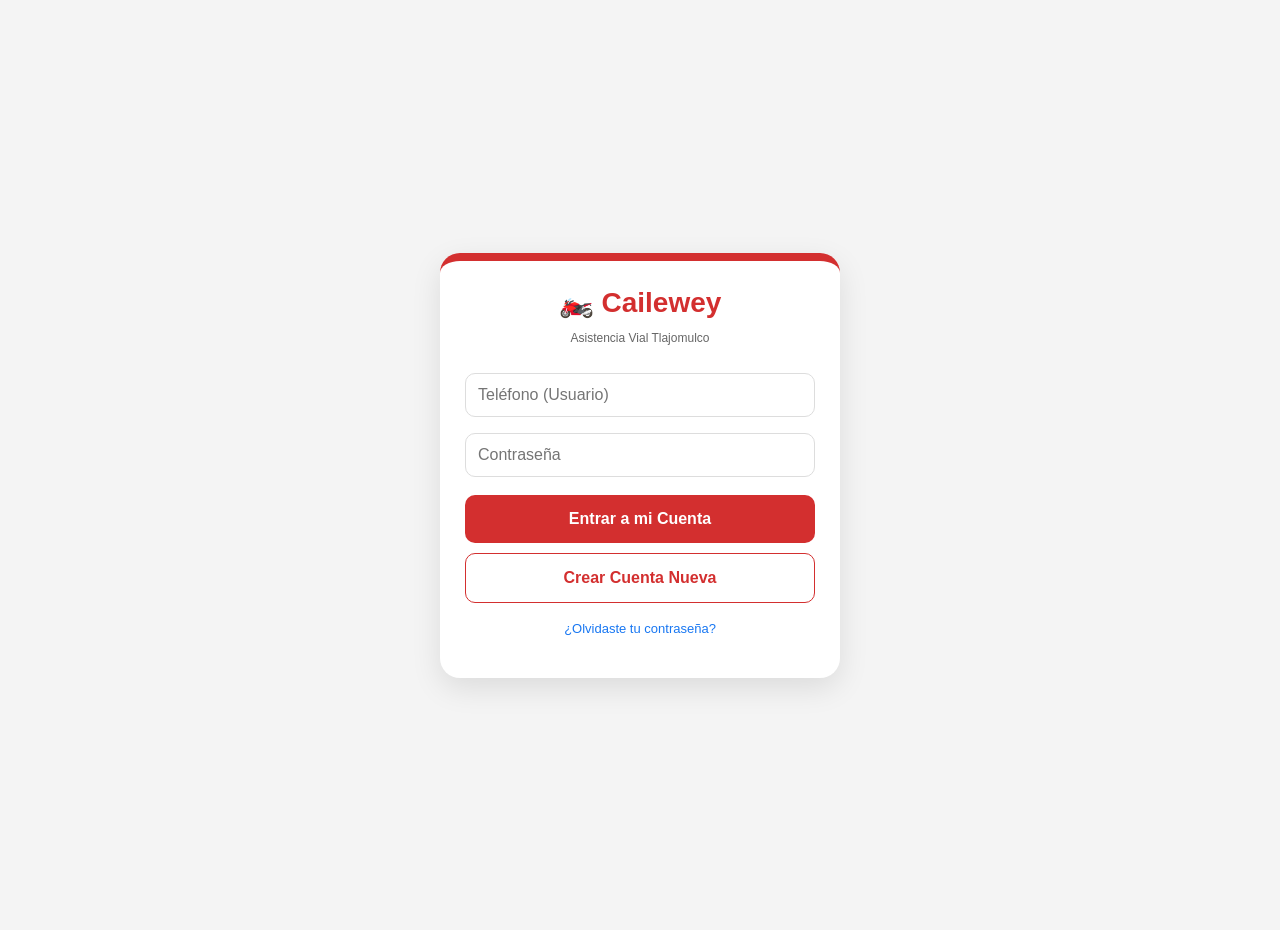
==== index.html @ ff186c51 "Update index.html" ====
<!DOCTYPE html>
<html lang="es">
<head>
    <meta charset="UTF-8">
    <meta name="viewport" content="width=device-width, initial-scale=1.0">
    <title>Cailewey - Asistencia Vial</title>
    <style>
        :root { --rojo: #d32f2f; --verde: #25d366; --gris: #f4f4f4; --blanco: #ffffff; }
        body { font-family: 'Segoe UI', Tahoma, Geneva, Verdana, sans-serif; background: var(--gris); margin: 0; padding: 15px; display: flex; justify-content: center; align-items: center; min-height: 100vh; }
        .card { background: var(--blanco); width: 100%; max-width: 400px; padding: 25px; border-radius: 20px; box-shadow: 0 10px 30px rgba(0,0,0,0.1); border-top: 8px solid var(--rojo); text-align: center; box-sizing: border-box; }
        .hidden { display: none !important; }
        h1 { color: var(--rojo); margin: 0; font-size: 28px; }
        .subtitle { font-size: 12px; color: #666; margin-bottom: 20px; }
        input, select { width: 100%; padding: 12px; margin: 8px 0; border: 1px solid #ddd; border-radius: 10px; box-sizing: border-box; font-size: 16px; outline: none; }
        button { width: 100%; padding: 15px; border: none; border-radius: 10px; font-weight: bold; cursor: pointer; margin-top: 10px; font-size: 16px; transition: 0.3s; }
        .btn-main { background: var(--rojo); color: white; }
        .btn-outline { background: none; border: 1px solid var(--rojo); color: var(--rojo); }
        .btn-whatsapp { background: var(--verde); color: white; text-decoration: none; display: block; padding: 15px; border-radius: 10px; font-weight: bold; margin-top: 15px; }
        .opcion { text-align: left; background: #f9f9f9; padding: 12px; border-radius: 10px; margin-bottom: 8px; display: flex; align-items: center; cursor: pointer; border: 1px solid transparent; }
        .opcion:hover { border-color: var(--rojo); }
        .opcion input { width: auto; margin-right: 15px; transform: scale(1.4); }
        .status-badge { background: #e8f5e9; color: #2e7d32; padding: 8px; border-radius: 8px; font-weight: bold; font-size: 14px; margin: 15px 0; }
        .aviso { background: #fff9c4; border: 1px dashed #fbc02d; padding: 10px; border-radius: 8px; font-size: 13px; color: #616161; margin-top: 15px; }
    </style>
</head>
<body>

<div class="card">
    <h1>🏍️ Cailewey</h1>
    <p class="subtitle">Asistencia Vial Tlajomulco</p>

    <div id="sec-login">
        <input type="text" id="user" placeholder="Teléfono (Usuario)">
        <input type="password" id="pass" placeholder="Contraseña">
        <button class="btn-main" onclick="entrar()">Entrar a mi Cuenta</button>
        <button class="btn-outline" onclick="ver('sec-registro')">Crear Cuenta Nueva</button>
        <p><a href="#" onclick="ver('sec-olvido')" style="font-size:13px; color:#1877f2; text-decoration:none;">¿Olvidaste tu contraseña?</a></p>
    </div>

    <div id="sec-registro" class="hidden">
        <h3>Nuevo Registro</h3>
        <form action="https://script.google.com/macros/s/AKfycbxgwpebtef9b0yTsC4XUfIhvHayqRNuAw4gerkBuS2Gf9kLbrQPB3GKi3ggg13x0LtG/exec" method="POST">
            <input type="text" name="nombre" placeholder="Nombre completo" required>
            <input type="tel" name="telefono" placeholder="Teléfono (WhatsApp)" required>
            <input type="password" name="password" placeholder="Crea tu contraseña" required>
            <select name="plan">
                <option value="Plan 125">Plan 125 ($50/mes)</option>
                <option value="Plan 150">Plan 150 ($75/mes)</option>
                <option value="Plan 250">Plan 250 ($95/mes)</option>
            </select>
            <button type="submit" class="btn-main">Registrarme Ahora</button>
        </form>
        <button class="btn-outline" onclick="ver('sec-login')">Vol
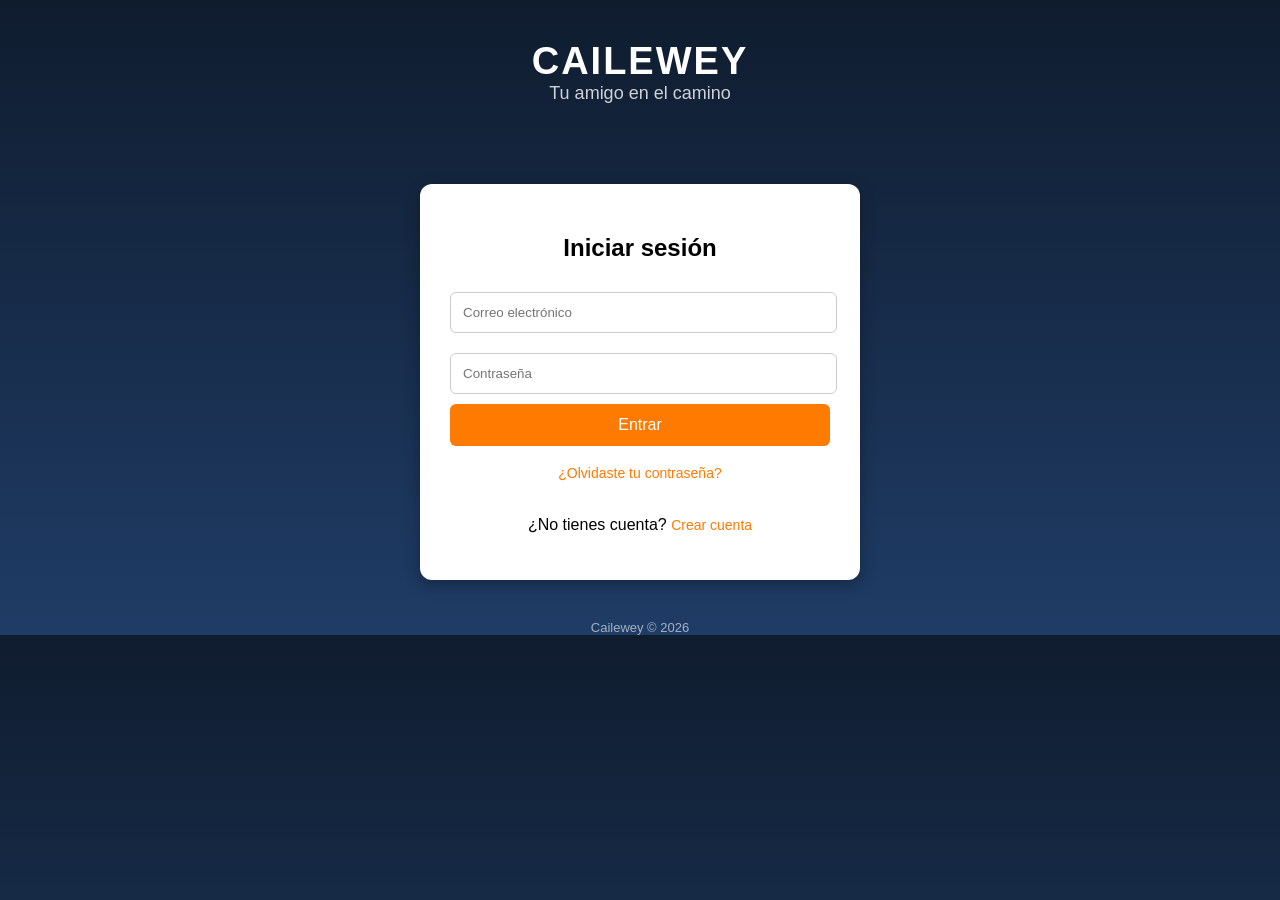
==== commit b4112de5: "Update index.html" ====
--- a/index.html
+++ b/index.html
@@ -1,53 +1,130 @@
 <!DOCTYPE html>
 <html lang="es">
+
 <head>
-    <meta charset="UTF-8">
-    <meta name="viewport" content="width=device-width, initial-scale=1.0">
-    <title>Cailewey - Asistencia Vial</title>
-    <style>
-        :root { --rojo: #d32f2f; --verde: #25d366; --gris: #f4f4f4; --blanco: #ffffff; }
-        body { font-family: 'Segoe UI', Tahoma, Geneva, Verdana, sans-serif; background: var(--gris); margin: 0; padding: 15px; display: flex; justify-content: center; align-items: center; min-height: 100vh; }
-        .card { background: var(--blanco); width: 100%; max-width: 400px; padding: 25px; border-radius: 20px; box-shadow: 0 10px 30px rgba(0,0,0,0.1); border-top: 8px solid var(--rojo); text-align: center; box-sizing: border-box; }
-        .hidden { display: none !important; }
-        h1 { color: var(--rojo); margin: 0; font-size: 28px; }
-        .subtitle { font-size: 12px; color: #666; margin-bottom: 20px; }
-        input, select { width: 100%; padding: 12px; margin: 8px 0; border: 1px solid #ddd; border-radius: 10px; box-sizing: border-box; font-size: 16px; outline: none; }
-        button { width: 100%; padding: 15px; border: none; border-radius: 10px; font-weight: bold; cursor: pointer; margin-top: 10px; font-size: 16px; transition: 0.3s; }
-        .btn-main { background: var(--rojo); color: white; }
-        .btn-outline { background: none; border: 1px solid var(--rojo); color: var(--rojo); }
-        .btn-whatsapp { background: var(--verde); color: white; text-decoration: none; display: block; padding: 15px; border-radius: 10px; font-weight: bold; margin-top: 15px; }
-        .opcion { text-align: left; background: #f9f9f9; padding: 12px; border-radius: 10px; margin-bottom: 8px; display: flex; align-items: center; cursor: pointer; border: 1px solid transparent; }
-        .opcion:hover { border-color: var(--rojo); }
-        .opcion input { width: auto; margin-right: 15px; transform: scale(1.4); }
-        .status-badge { background: #e8f5e9; color: #2e7d32; padding: 8px; border-radius: 8px; font-weight: bold; font-size: 14px; margin: 15px 0; }
-        .aviso { background: #fff9c4; border: 1px dashed #fbc02d; padding: 10px; border-radius: 8px; font-size: 13px; color: #616161; margin-top: 15px; }
-    </style>
+<meta charset="UTF-8">
+<meta name="viewport" content="width=device-width, initial-scale=1.0">
+
+<title>Cailewey - Tu amigo en el camino</title>
+
+<style>
+
+body{
+margin:0;
+font-family:Arial;
+background:linear-gradient(180deg,#0f1c2e,#1f3c66);
+color:white;
+text-align:center;
+}
+
+header{
+padding:40px 20px;
+}
+
+.logo{
+font-size:38px;
+font-weight:bold;
+letter-spacing:2px;
+}
+
+.slogan{
+font-size:18px;
+opacity:0.8;
+}
+
+.container{
+
+background:white;
+color:black;
+max-width:380px;
+margin:40px auto;
+padding:30px;
+border-radius:12px;
+box-shadow:0 5px 15px rgba(0,0,0,0.3);
+
+}
+
+input{
+
+width:95%;
+padding:12px;
+margin:10px 0;
+border-radius:6px;
+border:1px solid #ccc;
+
+}
+
+button{
+
+background:#ff7a00;
+color:white;
+border:none;
+padding:12px;
+width:100%;
+font-size:16px;
+border-radius:6px;
+cursor:pointer;
+
+}
+
+button:hover{
+background:#ff5c00;
+}
+
+a{
+color:#ff7a00;
+text-decoration:none;
+font-size:14px;
+}
+
+.footer{
+margin-top:40px;
+font-size:13px;
+opacity:0.6;
+}
+
+</style>
+
 </head>
+
 <body>
 
-<div class="card">
-    <h1>🏍️ Cailewey</h1>
-    <p class="subtitle">Asistencia Vial Tlajomulco</p>
+<header>
 
-    <div id="sec-login">
-        <input type="text" id="user" placeholder="Teléfono (Usuario)">
-        <input type="password" id="pass" placeholder="Contraseña">
-        <button class="btn-main" onclick="entrar()">Entrar a mi Cuenta</button>
-        <button class="btn-outline" onclick="ver('sec-registro')">Crear Cuenta Nueva</button>
-        <p><a href="#" onclick="ver('sec-olvido')" style="font-size:13px; color:#1877f2; text-decoration:none;">¿Olvidaste tu contraseña?</a></p>
-    </div>
+<div class="logo">CAILEWEY</div>
+<div class="slogan">Tu amigo en el camino</div>
 
-    <div id="sec-registro" class="hidden">
-        <h3>Nuevo Registro</h3>
-        <form action="https://script.google.com/macros/s/AKfycbxgwpebtef9b0yTsC4XUfIhvHayqRNuAw4gerkBuS2Gf9kLbrQPB3GKi3ggg13x0LtG/exec" method="POST">
-            <input type="text" name="nombre" placeholder="Nombre completo" required>
-            <input type="tel" name="telefono" placeholder="Teléfono (WhatsApp)" required>
-            <input type="password" name="password" placeholder="Crea tu contraseña" required>
-            <select name="plan">
-                <option value="Plan 125">Plan 125 ($50/mes)</option>
-                <option value="Plan 150">Plan 150 ($75/mes)</option>
-                <option value="Plan 250">Plan 250 ($95/mes)</option>
-            </select>
-            <button type="submit" class="btn-main">Registrarme Ahora</button>
-        </form>
-        <button class="btn-outline" onclick="ver('sec-login')">Vol
+</header>
+
+<div class="container">
+
+<h2>Iniciar sesión</h2>
+
+<input type="email" placeholder="Correo electrónico">
+
+<input type="password" placeholder="Contraseña">
+
+<button>Entrar</button>
+
+<br><br>
+
+<a href="#">¿Olvidaste tu contraseña?</a>
+
+<br><br>
+
+<p>
+¿No tienes cuenta?
+<a href="registro.html">Crear cuenta</a>
+</p>
+
+</div>
+
+<div class="footer">
+
+Cailewey © 2026
+
+</div>
+
+</body>
+
+</html>
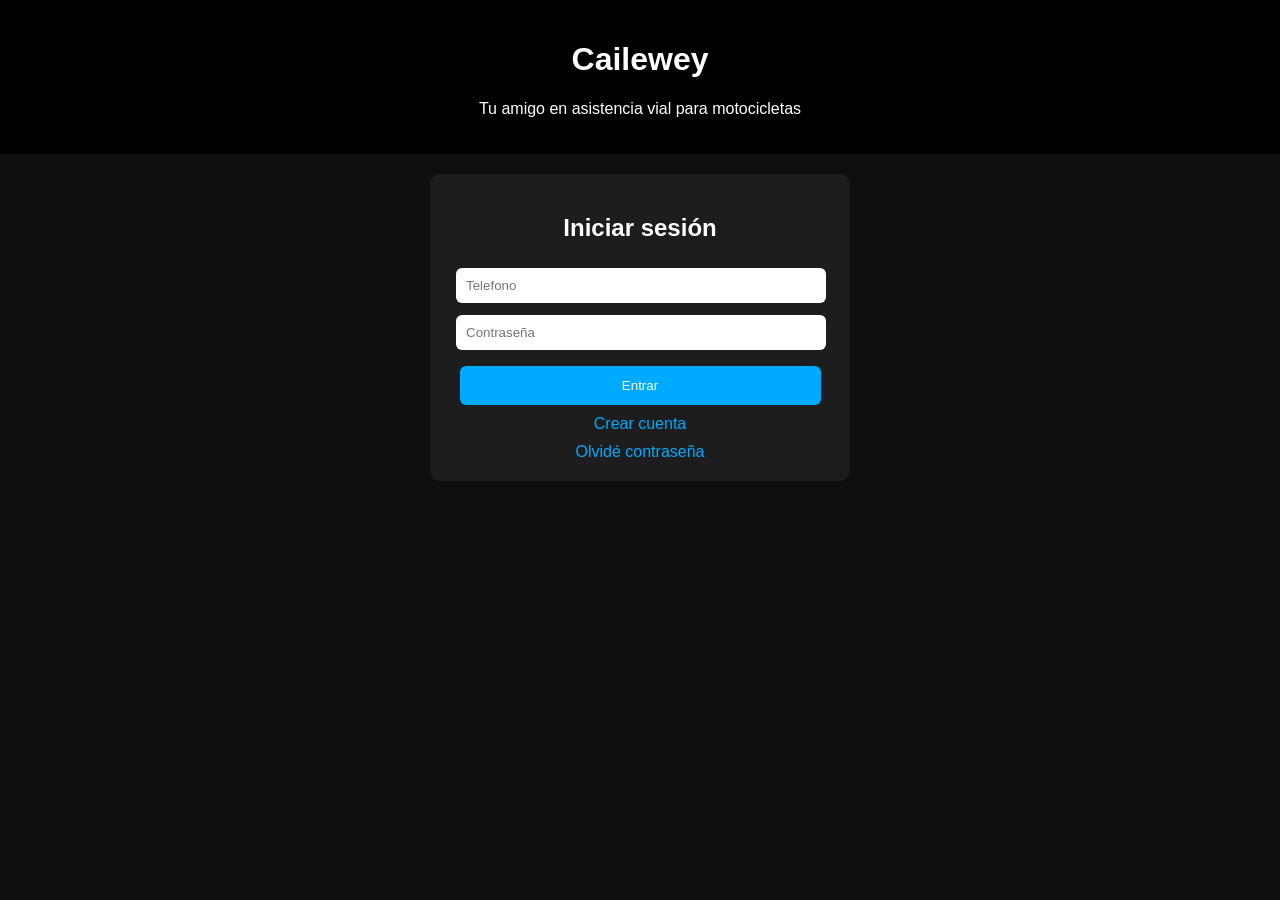
==== commit 91c6f4ee: "Add initial HTML structure for Cailewey app" ====
--- a/index.html
+++ b/index.html
@@ -3,128 +3,282 @@
 
 <head>
 <meta charset="UTF-8">
-<meta name="viewport" content="width=device-width, initial-scale=1.0">
-
-<title>Cailewey - Tu amigo en el camino</title>
+<title>Cailewey Asistencia Vial</title>
 
 <style>
 
 body{
+font-family:Arial;
+background:#0f0f0f;
+color:white;
 margin:0;
-font-family:Arial;
-background:linear-gradient(180deg,#0f1c2e,#1f3c66);
-color:white;
 text-align:center;
 }
 
 header{
-padding:40px 20px;
-}
-
-.logo{
-font-size:38px;
-font-weight:bold;
-letter-spacing:2px;
-}
-
-.slogan{
-font-size:18px;
-opacity:0.8;
+background:black;
+padding:20px;
 }
 
 .container{
-
-background:white;
-color:black;
-max-width:380px;
-margin:40px auto;
-padding:30px;
-border-radius:12px;
-box-shadow:0 5px 15px rgba(0,0,0,0.3);
-
-}
-
-input{
-
+background:#1d1d1d;
+width:380px;
+margin:auto;
+margin-top:20px;
+padding:20px;
+border-radius:10px;
+}
+
+input,select{
+width:92%;
+padding:10px;
+margin:6px;
+border-radius:6px;
+border:none;
+}
+
+button{
 width:95%;
 padding:12px;
-margin:10px 0;
-border-radius:6px;
-border:1px solid #ccc;
-
-}
-
-button{
-
-background:#ff7a00;
+margin-top:10px;
+background:#00aaff;
 color:white;
 border:none;
-padding:12px;
-width:100%;
-font-size:16px;
 border-radius:6px;
 cursor:pointer;
-
-}
-
-button:hover{
-background:#ff5c00;
+}
+
+.section{
+display:none;
+}
+
+#login{
+display:block;
 }
 
 a{
-color:#ff7a00;
-text-decoration:none;
-font-size:14px;
-}
-
-.footer{
-margin-top:40px;
-font-size:13px;
-opacity:0.6;
+color:#00aaff;
+cursor:pointer;
+display:block;
+margin-top:10px;
+}
+
+.servicio{
+background:#2a2a2a;
+padding:10px;
+margin:6px;
+border-radius:6px;
+text-align:left;
 }
 
 </style>
 
+<script>
+
+function mostrar(id){
+
+document.querySelectorAll(".section").forEach(s=>{
+s.style.display="none";
+});
+
+document.getElementById(id).style.display="block";
+
+}
+
+function login(){
+
+var telefono=document.getElementById("tel_login").value;
+
+localStorage.setItem("clienteTelefono",telefono);
+
+mostrar("panel");
+
+document.getElementById("clienteTel").innerText=telefono;
+
+}
+
+</script>
+
 </head>
 
+
 <body>
 
 <header>
 
-<div class="logo">CAILEWEY</div>
-<div class="slogan">Tu amigo en el camino</div>
+<h1>Cailewey</h1>
+<p>Tu amigo en asistencia vial para motocicletas</p>
 
 </header>
 
-<div class="container">
+
+<!-- LOGIN -->
+
+<div class="container section" id="login">
 
 <h2>Iniciar sesión</h2>
 
-<input type="email" placeholder="Correo electrónico">
+<input id="tel_login" placeholder="Telefono">
 
 <input type="password" placeholder="Contraseña">
 
-<button>Entrar</button>
-
-<br><br>
-
-<a href="#">¿Olvidaste tu contraseña?</a>
-
-<br><br>
-
-<p>
-¿No tienes cuenta?
-<a href="registro.html">Crear cuenta</a>
-</p>
-
-</div>
-
-<div class="footer">
-
-Cailewey © 2026
-
-</div>
+<button onclick="login()">Entrar</button>
+
+<a onclick="mostrar('registro')">Crear cuenta</a>
+
+<a onclick="mostrar('recuperar')">Olvidé contraseña</a>
+
+</div>
+
+
+
+<!-- REGISTRO -->
+
+<div class="container section" id="registro">
+
+<h2>Registro</h2>
+
+<form method="POST"
+action="https://script.google.com/macros/s/AKfycbxM-Xlz8ymCNPXHWJvDtkIRdjiqZYQbewTN4vBvqnqmYLwAOkit7vbCYlDBCORDm2HR/exec">
+
+<input name="nombre" placeholder="Nombre" required>
+
+<input name="telefono" placeholder="Telefono" required>
+
+<input name="password" placeholder="Contraseña" required>
+
+<input name="servicio" value="Registro cliente" hidden>
+
+<input name="plan" value="N/A" hidden>
+
+<input name="ubicacion" value="N/A" hidden>
+
+<button type="submit">Registrarse</button>
+
+</form>
+
+<a onclick="mostrar('login')">Volver</a>
+
+</div>
+
+
+
+<!-- RECUPERAR CONTRASEÑA -->
+
+<div class="container section" id="recuperar">
+
+<h2>Recuperar contraseña</h2>
+
+<form method="POST"
+action="https://script.google.com/macros/s/AKfycbxM-Xlz8ymCNPXHWJvDtkIRdjiqZYQbewTN4vBvqnqmYLwAOkit7vbCYlDBCORDm2HR/exec">
+
+<input name="telefono" placeholder="Telefono registrado">
+
+<input name="servicio" value="Recuperar contraseña" hidden>
+
+<input name="nombre" value="N/A" hidden>
+
+<input name="plan" value="N/A" hidden>
+
+<input name="ubicacion" value="N/A" hidden>
+
+<button type="submit">Solicitar cambio</button>
+
+</form>
+
+<a onclick="mostrar('login')">Volver</a>
+
+</div>
+
+
+
+<!-- PANEL CLIENTE -->
+
+<div class="container section" id="panel">
+
+<h2>Panel del cliente</h2>
+
+<p>Teléfono: <span id="clienteTel"></span></p>
+
+<button onclick="mostrar('productos')">Ver productos</button>
+
+<button onclick="mostrar('asistencia')">Solicitar asistencia</button>
+
+<button onclick="mostrar('login')">Cerrar sesión</button>
+
+</div>
+
+
+
+<!-- PRODUCTOS -->
+
+<div class="container section" id="productos">
+
+<h2>Productos disponibles</h2>
+
+<p>Gasolina</p>
+<p>Aceite</p>
+<p>Parche</p>
+<p>Accesorios</p>
+<p>Remolque</p>
+
+<a onclick="mostrar('panel')">Volver</a>
+
+</div>
+
+
+
+<!-- SOLICITAR ASISTENCIA -->
+
+<div class="container section" id="asistencia">
+
+<h2>Solicitud de asistencia</h2>
+
+<form method="POST"
+action="https://script.google.com/macros/s/AKfycbxM-Xlz8ymCNPXHWJvDtkIRdjiqZYQbewTN4vBvqnqmYLwAOkit7vbCYlDBCORDm2HR/exec">
+
+<input name="nombre" placeholder="Nombre">
+
+<input name="telefono" placeholder="Telefono">
+
+<select name="plan">
+
+<option>Plan 125</option>
+<option>Plan 150</option>
+<option>Plan 250</option>
+
+</select>
+
+<div class="servicio">
+<input type="checkbox" name="servicio" value="Gasolina"> Gasolina
+</div>
+
+<div class="servicio">
+<input type="checkbox" name="servicio" value="Aceite"> Aceite
+</div>
+
+<div class="servicio">
+<input type="checkbox" name="servicio" value="Parche"> Parche
+</div>
+
+<div class="servicio">
+<input type="checkbox" name="servicio" value="Accesorio"> Accesorio
+</div>
+
+<div class="servicio">
+<input type="checkbox" name="servicio" value="Remolque"> Remolque
+</div>
+
+<input name="ubicacion" placeholder="Ubicación">
+
+<button type="submit">Pedir asistencia</button>
+
+</form>
+
+<a onclick="mostrar('panel')">Volver</a>
+
+</div>
+
 
 </body>
-
-</html>
+  </html>
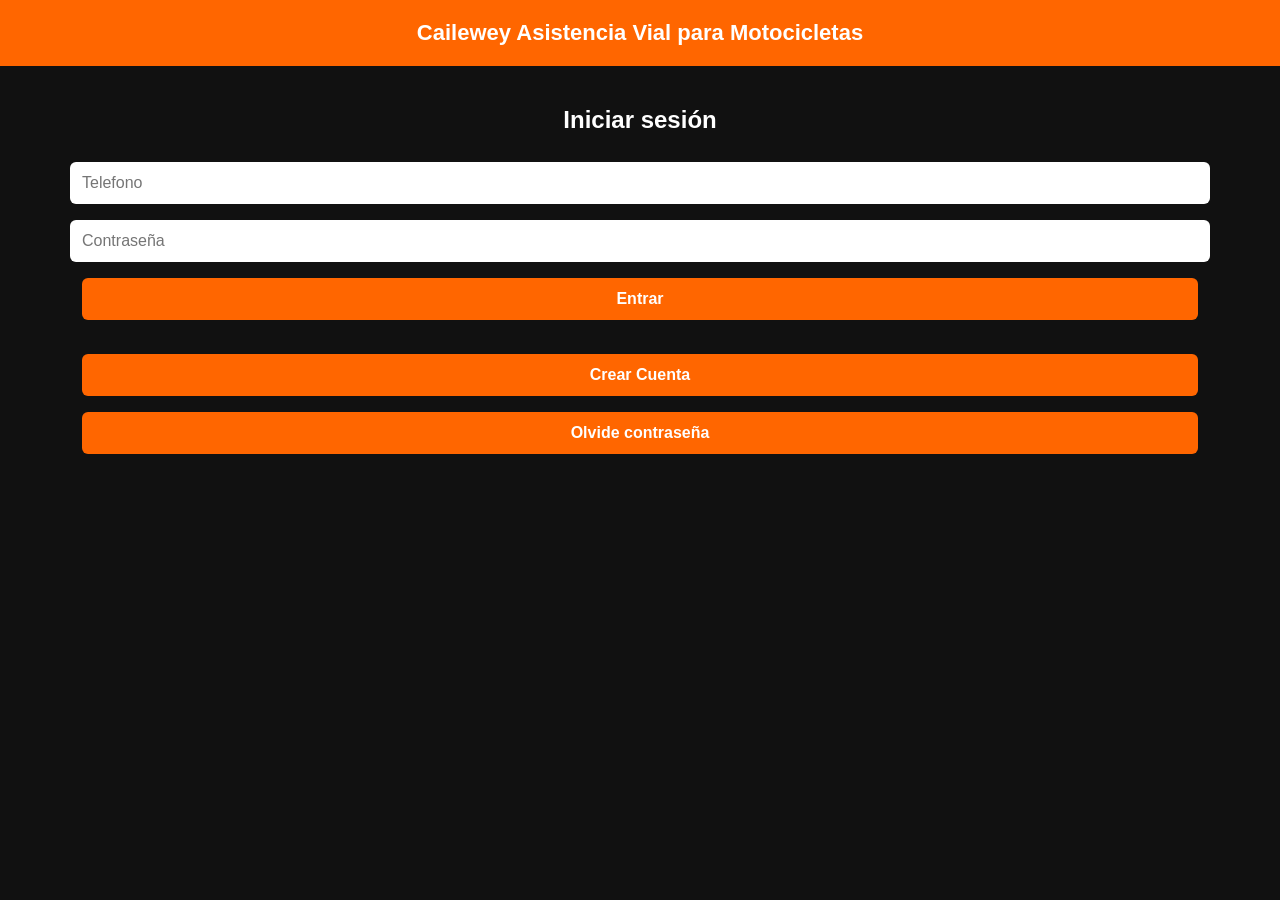
==== commit 2b11ebf5: "Refactor HTML structure and styles" ====
--- a/index.html
+++ b/index.html
@@ -1,284 +1,269 @@
 <!DOCTYPE html>
-<html lang="es">
-
+<html>
 <head>
+
 <meta charset="UTF-8">
+<meta name="viewport" content="width=device-width,initial-scale=1">
+
 <title>Cailewey Asistencia Vial</title>
 
 <style>
 
 body{
 font-family:Arial;
-background:#0f0f0f;
+background:#111;
 color:white;
+text-align:center;
 margin:0;
-text-align:center;
 }
 
 header{
-background:black;
+background:#ff6600;
 padding:20px;
+font-size:22px;
+font-weight:bold;
 }
 
 .container{
-background:#1d1d1d;
-width:380px;
-margin:auto;
-margin-top:20px;
 padding:20px;
-border-radius:10px;
-}
-
-input,select{
-width:92%;
-padding:10px;
-margin:6px;
-border-radius:6px;
-border:none;
-}
-
-button{
-width:95%;
+}
+
+input,select,button{
+width:90%;
 padding:12px;
-margin-top:10px;
-background:#00aaff;
-color:white;
+margin:8px;
 border:none;
 border-radius:6px;
-cursor:pointer;
-}
-
-.section{
+font-size:16px;
+}
+
+button{
+background:#ff6600;
+color:white;
+font-weight:bold;
+}
+
+.hidden{
 display:none;
 }
 
-#login{
-display:block;
-}
-
-a{
-color:#00aaff;
-cursor:pointer;
-display:block;
-margin-top:10px;
-}
-
-.servicio{
-background:#2a2a2a;
-padding:10px;
-margin:6px;
-border-radius:6px;
-text-align:left;
+.plan{
+border:1px solid #555;
+padding:15px;
+margin:10px;
+border-radius:10px;
 }
 
 </style>
 
+</head>
+
+<body>
+
+<header>
+Cailewey Asistencia Vial para Motocicletas
+</header>
+
+<div class="container">
+
+<!-- LOGIN -->
+
+<div id="login">
+
+<h2>Iniciar sesión</h2>
+
+<input id="loginTelefono" placeholder="Telefono">
+
+<input id="loginPassword" type="password" placeholder="Contraseña">
+
+<button onclick="login()">Entrar</button>
+
+<br><br>
+
+<button onclick="mostrarRegistro()">Crear Cuenta</button>
+
+<button onclick="mostrarRecuperar()">Olvide contraseña</button>
+
+</div>
+
+<!-- REGISTRO -->
+
+<div id="registro" class="hidden">
+
+<h2>Registro</h2>
+
+<input id="nombre" placeholder="Nombre">
+
+<input id="telefono" placeholder="Telefono">
+
+<input id="password" type="password" placeholder="Contraseña">
+
+<h3>Selecciona Plan</h3>
+
+<select id="plan">
+
+<option>Plan 125 - $50 mensual</option>
+
+<option>Plan 150 - $75 mensual</option>
+
+<option>Plan 250 - $95 mensual</option>
+
+</select>
+
+<button onclick="registrar()">Registrar</button>
+
+<button onclick="volver()">Volver</button>
+
+</div>
+
+<!-- RECUPERAR -->
+
+<div id="recuperar" class="hidden">
+
+<h2>Recuperar contraseña</h2>
+
+<input id="telefonoRecuperar" placeholder="Telefono">
+
+<input id="nuevoPassword" type="password" placeholder="Nueva contraseña">
+
+<button onclick="recuperar()">Cambiar contraseña</button>
+
+<button onclick="volver()">Volver</button>
+
+</div>
+
+<!-- PANEL CLIENTE -->
+
+<div id="panel" class="hidden">
+
+<h2>Panel Cliente</h2>
+
+<p>Solicitar asistencia</p>
+
+<select id="servicio">
+
+<option>Gasolina</option>
+
+<option>Aceite</option>
+
+<option>Parche llanta</option>
+
+<option>Accesorio</option>
+
+<option>Remolque</option>
+
+</select>
+
+<input id="ubicacion" placeholder="Ubicación o referencia">
+
+<button onclick="asistencia()">Pedir asistencia</button>
+
+<br><br>
+
+<button onclick="logout()">Cerrar sesión</button>
+
+</div>
+
+</div>
+
 <script>
 
-function mostrar(id){
-
-document.querySelectorAll(".section").forEach(s=>{
-s.style.display="none";
-});
-
-document.getElementById(id).style.display="block";
+const url="https://script.google.com/macros/s/AKfycbyn-q_jNzeh9tLR-e-3FVWt8JqJUfu95ZF6kSlnzAi1rEUix6PKis30cWzJucSM5Zzx/exec"
+
+function mostrarRegistro(){
+
+document.getElementById("login").style.display="none"
+document.getElementById("registro").style.display="block"
+
+}
+
+function mostrarRecuperar(){
+
+document.getElementById("login").style.display="none"
+document.getElementById("recuperar").style.display="block"
+
+}
+
+function volver(){
+
+location.reload()
+
+}
+
+function registrar(){
+
+fetch(url,{
+method:"POST",
+body:new URLSearchParams({
+
+accion:"registro",
+nombre:document.getElementById("nombre").value,
+telefono:document.getElementById("telefono").value,
+password:document.getElementById("password").value,
+plan:document.getElementById("plan").value
+
+})
+
+})
+
+alert("Cuenta creada")
+
+location.reload()
 
 }
 
 function login(){
 
-var telefono=document.getElementById("tel_login").value;
-
-localStorage.setItem("clienteTelefono",telefono);
-
-mostrar("panel");
-
-document.getElementById("clienteTel").innerText=telefono;
+document.getElementById("login").style.display="none"
+document.getElementById("panel").style.display="block"
+
+}
+
+function recuperar(){
+
+fetch(url,{
+method:"POST",
+body:new URLSearchParams({
+
+accion:"recuperar",
+telefono:document.getElementById("telefonoRecuperar").value,
+password:document.getElementById("nuevoPassword").value
+
+})
+
+})
+
+alert("Contraseña actualizada")
+
+location.reload()
+
+}
+
+function asistencia(){
+
+fetch(url,{
+method:"POST",
+body:new URLSearchParams({
+
+accion:"asistencia",
+servicio:document.getElementById("servicio").value,
+ubicacion:document.getElementById("ubicacion").value
+
+})
+
+})
+
+alert("Asistencia solicitada")
+
+}
+
+function logout(){
+
+location.reload()
 
 }
 
 </script>
-
-</head>
-
-
-<body>
-
-<header>
-
-<h1>Cailewey</h1>
-<p>Tu amigo en asistencia vial para motocicletas</p>
-
-</header>
-
-
-<!-- LOGIN -->
-
-<div class="container section" id="login">
-
-<h2>Iniciar sesión</h2>
-
-<input id="tel_login" placeholder="Telefono">
-
-<input type="password" placeholder="Contraseña">
-
-<button onclick="login()">Entrar</button>
-
-<a onclick="mostrar('registro')">Crear cuenta</a>
-
-<a onclick="mostrar('recuperar')">Olvidé contraseña</a>
-
-</div>
-
-
-
-<!-- REGISTRO -->
-
-<div class="container section" id="registro">
-
-<h2>Registro</h2>
-
-<form method="POST"
-action="https://script.google.com/macros/s/AKfycbxM-Xlz8ymCNPXHWJvDtkIRdjiqZYQbewTN4vBvqnqmYLwAOkit7vbCYlDBCORDm2HR/exec">
-
-<input name="nombre" placeholder="Nombre" required>
-
-<input name="telefono" placeholder="Telefono" required>
-
-<input name="password" placeholder="Contraseña" required>
-
-<input name="servicio" value="Registro cliente" hidden>
-
-<input name="plan" value="N/A" hidden>
-
-<input name="ubicacion" value="N/A" hidden>
-
-<button type="submit">Registrarse</button>
-
-</form>
-
-<a onclick="mostrar('login')">Volver</a>
-
-</div>
-
-
-
-<!-- RECUPERAR CONTRASEÑA -->
-
-<div class="container section" id="recuperar">
-
-<h2>Recuperar contraseña</h2>
-
-<form method="POST"
-action="https://script.google.com/macros/s/AKfycbxM-Xlz8ymCNPXHWJvDtkIRdjiqZYQbewTN4vBvqnqmYLwAOkit7vbCYlDBCORDm2HR/exec">
-
-<input name="telefono" placeholder="Telefono registrado">
-
-<input name="servicio" value="Recuperar contraseña" hidden>
-
-<input name="nombre" value="N/A" hidden>
-
-<input name="plan" value="N/A" hidden>
-
-<input name="ubicacion" value="N/A" hidden>
-
-<button type="submit">Solicitar cambio</button>
-
-</form>
-
-<a onclick="mostrar('login')">Volver</a>
-
-</div>
-
-
-
-<!-- PANEL CLIENTE -->
-
-<div class="container section" id="panel">
-
-<h2>Panel del cliente</h2>
-
-<p>Teléfono: <span id="clienteTel"></span></p>
-
-<button onclick="mostrar('productos')">Ver productos</button>
-
-<button onclick="mostrar('asistencia')">Solicitar asistencia</button>
-
-<button onclick="mostrar('login')">Cerrar sesión</button>
-
-</div>
-
-
-
-<!-- PRODUCTOS -->
-
-<div class="container section" id="productos">
-
-<h2>Productos disponibles</h2>
-
-<p>Gasolina</p>
-<p>Aceite</p>
-<p>Parche</p>
-<p>Accesorios</p>
-<p>Remolque</p>
-
-<a onclick="mostrar('panel')">Volver</a>
-
-</div>
-
-
-
-<!-- SOLICITAR ASISTENCIA -->
-
-<div class="container section" id="asistencia">
-
-<h2>Solicitud de asistencia</h2>
-
-<form method="POST"
-action="https://script.google.com/macros/s/AKfycbxM-Xlz8ymCNPXHWJvDtkIRdjiqZYQbewTN4vBvqnqmYLwAOkit7vbCYlDBCORDm2HR/exec">
-
-<input name="nombre" placeholder="Nombre">
-
-<input name="telefono" placeholder="Telefono">
-
-<select name="plan">
-
-<option>Plan 125</option>
-<option>Plan 150</option>
-<option>Plan 250</option>
-
-</select>
-
-<div class="servicio">
-<input type="checkbox" name="servicio" value="Gasolina"> Gasolina
-</div>
-
-<div class="servicio">
-<input type="checkbox" name="servicio" value="Aceite"> Aceite
-</div>
-
-<div class="servicio">
-<input type="checkbox" name="servicio" value="Parche"> Parche
-</div>
-
-<div class="servicio">
-<input type="checkbox" name="servicio" value="Accesorio"> Accesorio
-</div>
-
-<div class="servicio">
-<input type="checkbox" name="servicio" value="Remolque"> Remolque
-</div>
-
-<input name="ubicacion" placeholder="Ubicación">
-
-<button type="submit">Pedir asistencia</button>
-
-</form>
-
-<a onclick="mostrar('panel')">Volver</a>
-
-</div>
-
 
 </body>
   </html>
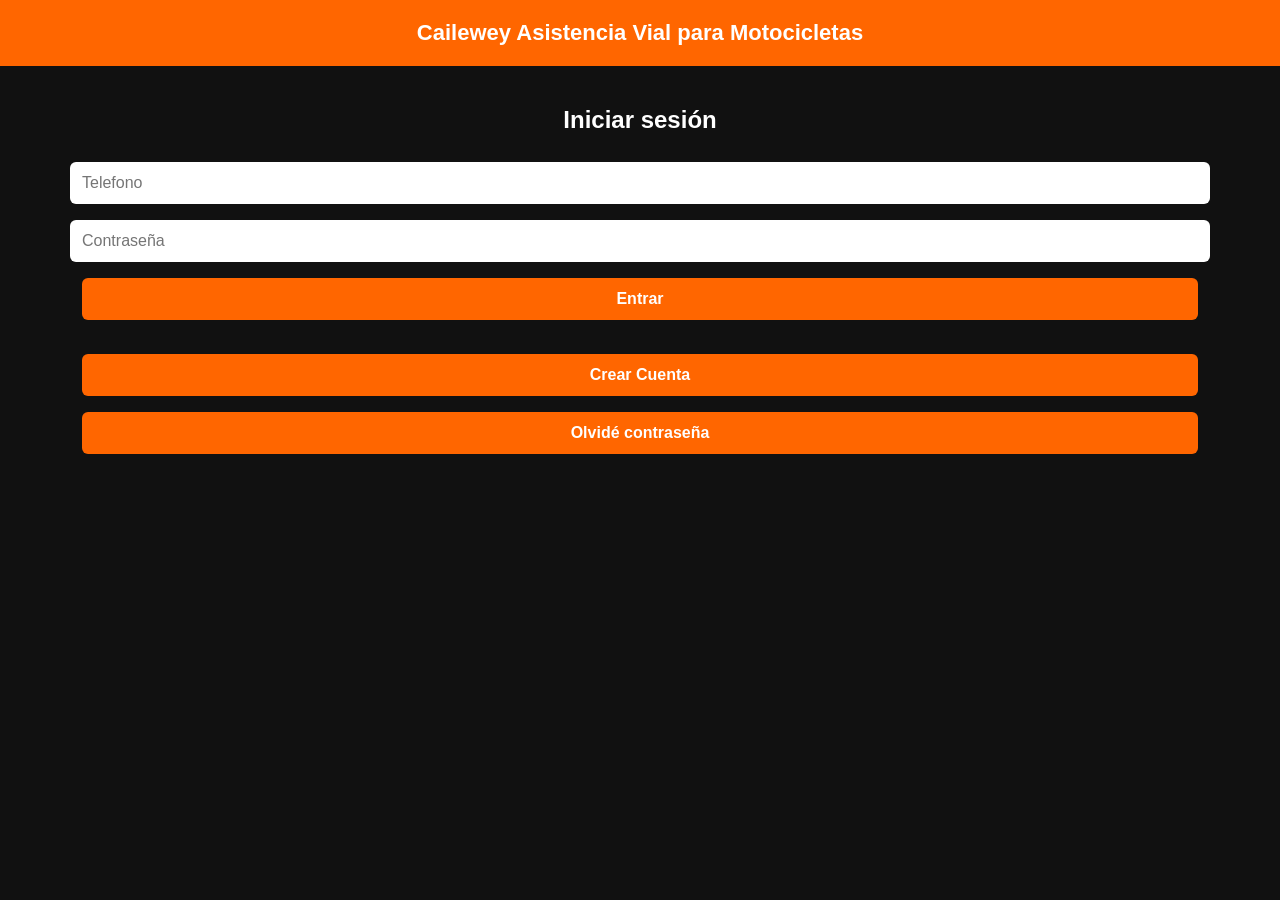
==== commit 19bb4a92: "Refactor index.html for improved structure and clarity" ====
--- a/index.html
+++ b/index.html
@@ -3,7 +3,7 @@
 <head>
 
 <meta charset="UTF-8">
-<meta name="viewport" content="width=device-width,initial-scale=1">
+<meta name="viewport" content="width=device-width, initial-scale=1">
 
 <title>Cailewey Asistencia Vial</title>
 
@@ -47,13 +47,6 @@
 display:none;
 }
 
-.plan{
-border:1px solid #555;
-padding:15px;
-margin:10px;
-border-radius:10px;
-}
-
 </style>
 
 </head>
@@ -73,7 +66,6 @@
 <h2>Iniciar sesión</h2>
 
 <input id="loginTelefono" placeholder="Telefono">
-
 <input id="loginPassword" type="password" placeholder="Contraseña">
 
 <button onclick="login()">Entrar</button>
@@ -81,8 +73,7 @@
 <br><br>
 
 <button onclick="mostrarRegistro()">Crear Cuenta</button>
-
-<button onclick="mostrarRecuperar()">Olvide contraseña</button>
+<button onclick="mostrarRecuperar()">Olvidé contraseña</button>
 
 </div>
 
@@ -93,25 +84,18 @@
 <h2>Registro</h2>
 
 <input id="nombre" placeholder="Nombre">
-
 <input id="telefono" placeholder="Telefono">
-
 <input id="password" type="password" placeholder="Contraseña">
-
-<h3>Selecciona Plan</h3>
 
 <select id="plan">
 
-<option>Plan 125 - $50 mensual</option>
-
-<option>Plan 150 - $75 mensual</option>
-
-<option>Plan 250 - $95 mensual</option>
+<option>Plan 125 ($50 mensual)</option>
+<option>Plan 150 ($75 mensual)</option>
+<option>Plan 250 ($95 mensual)</option>
 
 </select>
 
 <button onclick="registrar()">Registrar</button>
-
 <button onclick="volver()">Volver</button>
 
 </div>
@@ -123,11 +107,9 @@
 <h2>Recuperar contraseña</h2>
 
 <input id="telefonoRecuperar" placeholder="Telefono">
-
 <input id="nuevoPassword" type="password" placeholder="Nueva contraseña">
 
 <button onclick="recuperar()">Cambiar contraseña</button>
-
 <button onclick="volver()">Volver</button>
 
 </div>
@@ -136,134 +118,4 @@
 
 <div id="panel" class="hidden">
 
-<h2>Panel Cliente</h2>
-
-<p>Solicitar asistencia</p>
-
-<select id="servicio">
-
-<option>Gasolina</option>
-
-<option>Aceite</option>
-
-<option>Parche llanta</option>
-
-<option>Accesorio</option>
-
-<option>Remolque</option>
-
-</select>
-
-<input id="ubicacion" placeholder="Ubicación o referencia">
-
-<button onclick="asistencia()">Pedir asistencia</button>
-
-<br><br>
-
-<button onclick="logout()">Cerrar sesión</button>
-
-</div>
-
-</div>
-
-<script>
-
-const url="https://script.google.com/macros/s/AKfycbyn-q_jNzeh9tLR-e-3FVWt8JqJUfu95ZF6kSlnzAi1rEUix6PKis30cWzJucSM5Zzx/exec"
-
-function mostrarRegistro(){
-
-document.getElementById("login").style.display="none"
-document.getElementById("registro").style.display="block"
-
-}
-
-function mostrarRecuperar(){
-
-document.getElementById("login").style.display="none"
-document.getElementById("recuperar").style.display="block"
-
-}
-
-function volver(){
-
-location.reload()
-
-}
-
-function registrar(){
-
-fetch(url,{
-method:"POST",
-body:new URLSearchParams({
-
-accion:"registro",
-nombre:document.getElementById("nombre").value,
-telefono:document.getElementById("telefono").value,
-password:document.getElementById("password").value,
-plan:document.getElementById("plan").value
-
-})
-
-})
-
-alert("Cuenta creada")
-
-location.reload()
-
-}
-
-function login(){
-
-document.getElementById("login").style.display="none"
-document.getElementById("panel").style.display="block"
-
-}
-
-function recuperar(){
-
-fetch(url,{
-method:"POST",
-body:new URLSearchParams({
-
-accion:"recuperar",
-telefono:document.getElementById("telefonoRecuperar").value,
-password:document.getElementById("nuevoPassword").value
-
-})
-
-})
-
-alert("Contraseña actualizada")
-
-location.reload()
-
-}
-
-function asistencia(){
-
-fetch(url,{
-method:"POST",
-body:new URLSearchParams({
-
-accion:"asistencia",
-servicio:document.getElementById("servicio").value,
-ubicacion:document.getElementById("ubicacion").value
-
-})
-
-})
-
-alert("Asistencia solicitada")
-
-}
-
-function logout(){
-
-location.reload()
-
-}
-
-</script>
-
-</body>
-  </html>
+<h2
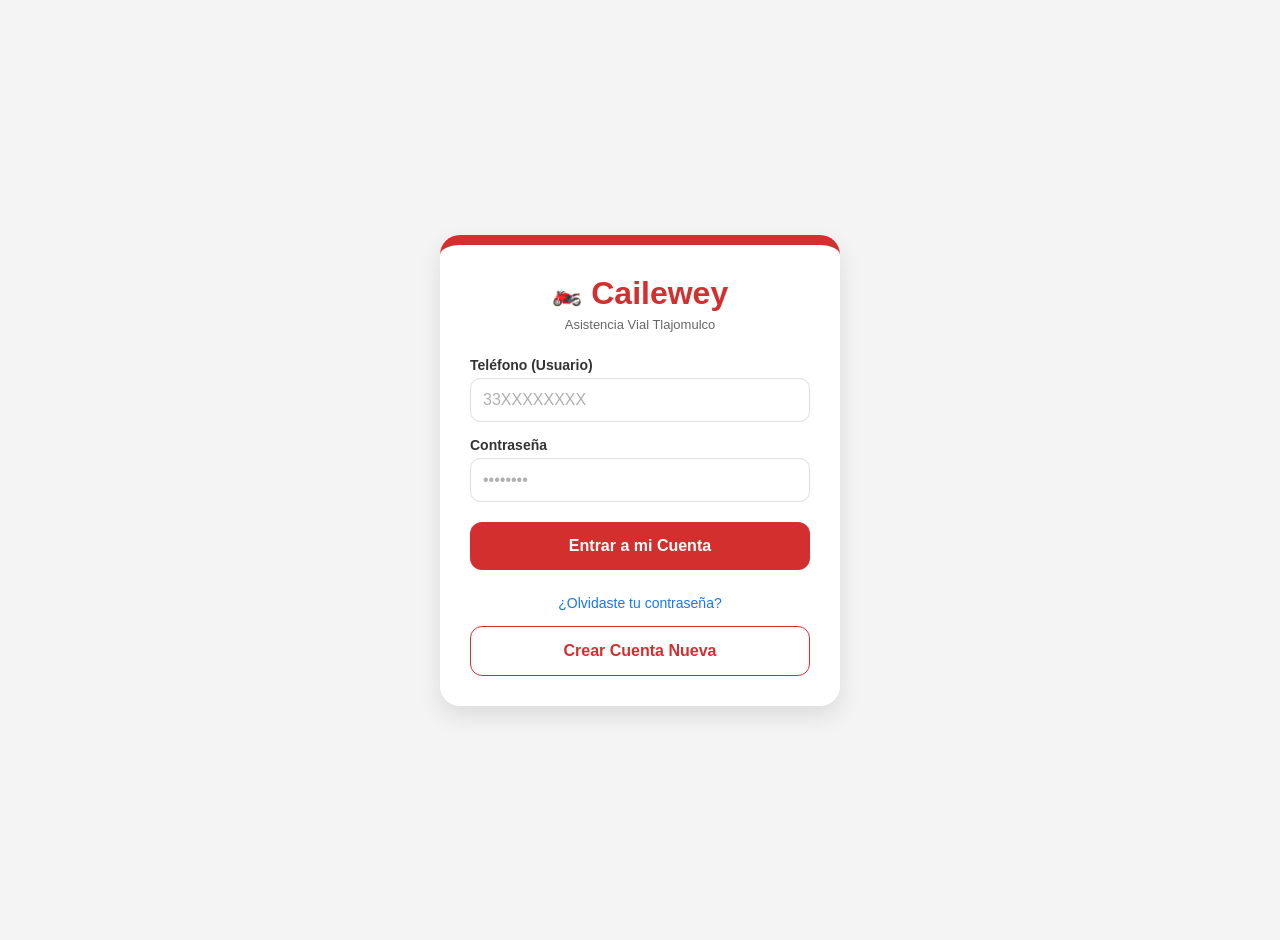
==== commit da6bfafa: "Update index.html with new layout and styles Refactor HTML structure and styles for improved layout " ====
--- a/index.html
+++ b/index.html
@@ -1,121 +1,374 @@
 <!DOCTYPE html>
-<html>
+<html lang="es">
 <head>
-
-<meta charset="UTF-8">
-<meta name="viewport" content="width=device-width, initial-scale=1">
-
-<title>Cailewey Asistencia Vial</title>
-
-<style>
-
-body{
-font-family:Arial;
-background:#111;
-color:white;
-text-align:center;
-margin:0;
-}
-
-header{
-background:#ff6600;
-padding:20px;
-font-size:22px;
-font-weight:bold;
-}
-
-.container{
-padding:20px;
-}
-
-input,select,button{
-width:90%;
-padding:12px;
-margin:8px;
-border:none;
-border-radius:6px;
-font-size:16px;
-}
-
-button{
-background:#ff6600;
-color:white;
-font-weight:bold;
-}
-
-.hidden{
-display:none;
-}
-
-</style>
-
+    <meta charset="UTF-8">
+    <meta name="viewport" content="width=device-width, initial-scale=1.0">
+    <title>Cailewey - Asistencia Vial</title>
+    <style>
+        /* ESTILOS VISUALES EXACTOS DE LA FOTO */
+        :root {
+            --rojo-cailewey: #d32f2f; /* El rojo exacto de la marca */
+            --gris-fondo: #f4f4f4; /* Fondo gris claro */
+            --blanco: #ffffff;
+            --texto-oscuro: #333333;
+            --texto-suave: #666666;
+            --verde-whatsapp: #25d366;
+        }
+
+        body {
+            font-family: 'Segoe UI', Tahoma, Geneva, Verdana, sans-serif; /* Tipografía limpia */
+            background-color: var(--gris-fondo);
+            margin: 0;
+            padding: 20px;
+            display: flex;
+            justify-content: center;
+            align-items: center;
+            min-height: 100vh;
+        }
+
+        .card {
+            background-color: var(--blanco);
+            width: 100%;
+            max-width: 400px; /* Ancho de la tarjeta */
+            padding: 30px;
+            border-radius: 20px; /* Bordes muy redondeados */
+            box-shadow: 0 10px 25px rgba(0,0,0,0.1); /* Sombra suave */
+            border-top: 10px solid var(--rojo-cailewey); /* Borde rojo grueso superior */
+            text-align: center;
+            box-sizing: border-box;
+            position: relative;
+        }
+
+        .hidden {
+            display: none !important;
+        }
+
+        /* LOGO Y TÍTULOS */
+        .logo-container {
+            margin-bottom: 5px;
+        }
+
+        .logo-moto {
+            font-size: 24px;
+            vertical-align: middle;
+            margin-right: 5px;
+        }
+
+        .brand-name {
+            color: var(--rojo-cailewey);
+            font-size: 32px;
+            font-weight: bold;
+            margin: 0;
+            display: inline-block;
+            vertical-align: middle;
+        }
+
+        .subtitle {
+            font-size: 13px;
+            color: var(--texto-suave);
+            margin-top: 5px;
+            margin-bottom: 25px;
+        }
+
+        h3 {
+            color: var(--texto-oscuro);
+            font-size: 18px;
+            margin-top: 0;
+            margin-bottom: 20px;
+            font-weight: bold;
+        }
+
+        /* FORMULARIOS E INPUTS */
+        .input-group {
+            margin-bottom: 15px;
+            text-align: left;
+        }
+
+        label {
+            display: block;
+            font-weight: bold;
+            margin-bottom: 5px;
+            font-size: 14px;
+            color: var(--texto-oscuro);
+        }
+
+        input, select {
+            width: 100%;
+            padding: 12px;
+            border: 1px solid #dddddd;
+            border-radius: 10px; /* Inputs redondeados */
+            box-sizing: border-box;
+            font-size: 16px;
+            color: var(--texto-oscuro);
+            outline: none;
+        }
+
+        input::placeholder {
+            color: #b0b0b0;
+        }
+
+        /* BOTONES EXACTOS */
+        button, .btn {
+            width: 100%;
+            padding: 15px;
+            border: none;
+            border-radius: 12px; /* Botones redondeados */
+            font-weight: bold;
+            cursor: pointer;
+            font-size: 16px;
+            transition: 0.3s;
+            display: block;
+            text-decoration: none;
+            box-sizing: border-box;
+        }
+
+        /* Botón Rojo Principal */
+        .btn-main {
+            background-color: var(--rojo-cailewey);
+            color: var(--blanco);
+            margin-top: 20px;
+        }
+
+        .btn-main:hover {
+            background-color: #b71c1c;
+        }
+
+        /* Botón Blanco con Borde Rojo */
+        .btn-outline {
+            background-color: var(--blanco);
+            border: 1.5px solid var(--rojo-cailewey);
+            color: var(--rojo-cailewey);
+            margin-top: 15px;
+        }
+
+        .btn-outline:hover {
+            background-color: #fff8f8;
+        }
+
+        /* Botón Verde WhatsApp */
+        .btn-whatsapp {
+            background-color: var(--verde-whatsapp);
+            color: var(--blanco);
+            margin-top: 20px;
+            display: flex;
+            align-items: center;
+            justify-content: center;
+        }
+
+        /* LINKS */
+        .footer-links {
+            margin-top: 25px;
+            font-size: 14px;
+        }
+
+        .footer-links a {
+            color: #1877f2; /* Azul tipo Facebook */
+            text-decoration: none;
+            cursor: pointer;
+            display: block;
+            margin-bottom: 10px;
+        }
+
+        /* ELEMENTOS DE SOCIO Y PEDIDO */
+        .status-badge {
+            background-color: #e8f5e9;
+            color: #2e7d32;
+            padding: 10px;
+            border-radius: 10px;
+            font-weight: bold;
+            font-size: 14px;
+            margin: 15px 0;
+            display: inline-block;
+        }
+
+        .opcion-pedido {
+            text-align: left;
+            background-color: #f9f9f9;
+            padding: 15px;
+            border-radius: 12px;
+            margin-bottom: 10px;
+            display: flex;
+            align-items: center;
+            cursor: pointer;
+            border: 1px solid transparent;
+        }
+
+        .opcion-pedido:hover {
+            border-color: var(--rojo-cailewey);
+        }
+
+        .opcion-pedido input {
+            width: auto;
+            margin-right: 15px;
+            transform: scale(1.4);
+            margin-top: 0;
+            margin-bottom: 0;
+        }
+
+        .aviso-ubicacion {
+            background-color: #fffde7;
+            border: 1px dashed #fbc02d;
+            padding: 15px;
+            border-radius: 10px;
+            font-size: 14px;
+            color: #5d4037;
+            margin-top: 15px;
+            line-height: 1.4;
+            text-align: left;
+        }
+    </style>
 </head>
-
 <body>
 
-<header>
-Cailewey Asistencia Vial para Motocicletas
-</header>
-
-<div class="container">
-
-<!-- LOGIN -->
-
-<div id="login">
-
-<h2>Iniciar sesión</h2>
-
-<input id="loginTelefono" placeholder="Telefono">
-<input id="loginPassword" type="password" placeholder="Contraseña">
-
-<button onclick="login()">Entrar</button>
-
-<br><br>
-
-<button onclick="mostrarRegistro()">Crear Cuenta</button>
-<button onclick="mostrarRecuperar()">Olvidé contraseña</button>
-
+<div class="card">
+    <div class="logo-container">
+        <span class="logo-moto">🏍️</span>
+        <h1 class="brand-name">Cailewey</h1>
+    </div>
+    <p class="subtitle">Asistencia Vial Tlajomulco</p>
+
+    <div id="sec-login">
+        <div class="input-group">
+            <label>Teléfono (Usuario)</label>
+            <input type="text" id="userLogin" placeholder="33XXXXXXXX">
+        </div>
+        <div class="input-group">
+            <label>Contraseña</label>
+            <input type="password" id="passLogin" placeholder="••••••••">
+        </div>
+        <button class="btn-main" onclick="validarLogin()">Entrar a mi Cuenta</button>
+        
+        <div class="footer-links">
+            <a onclick="verSeccion('sec-olvido')">¿Olvidaste tu contraseña?</a>
+            <button class="btn-outline" onclick="verSeccion('sec-registro')">Crear Cuenta Nueva</button>
+        </div>
+    </div>
+
+    <div id="sec-registro" class="hidden">
+        <h3>Nuevo Registro</h3>
+        <form action="https://script.google.com/macros/s/AKfycbxgwpebtef9b0yTsC4XUfIhvHayqRNuAw4gerkBuS2Gf9kLbrQPB3GKi3ggg13x0LtG/exec" method="POST">
+            <div class="input-group">
+                <label>Nombre Completo</label>
+                <input type="text" name="nombre" placeholder="Ej. Juan Pérez" required>
+            </div>
+            <div class="input-group">
+                <label>Teléfono (WhatsApp)</label>
+                <input type="tel" name="telefono" placeholder="33XXXXXXXX" required>
+            </div>
+            <div class="input-group">
+                <label>Crea tu Contraseña</label>
+                <input type="password" name="password" placeholder="Mínimo 6 caracteres" required>
+            </div>
+            <div class="input-group">
+                <label>Elige tu Plan</label>
+                <select name="plan">
+                    <option value="Plan 125">Plan 125 - $50/mes</option>
+                    <option value="Plan 150">Plan 150 - $75/mes</option>
+                    <option value="Plan 250">Plan 250 - $95/mes</option>
+                </select>
+            </div>
+            <button type="submit" class="btn-main">Registrarme Ahora</button>
+        </form>
+        <button class="btn-outline" onclick="verSeccion('sec-login')">Volver al Inicio</button>
+    </div>
+
+    <div id="sec-olvido" class="hidden">
+        <h3>Recuperar Acceso</h3>
+        <p style="font-size:14px; color:var(--texto-suave); margin-bottom: 20px;">Ingresa tu teléfono y te contactaremos por WhatsApp.</p>
+        <div class="input-group">
+            <label>Número de Teléfono</label>
+            <input type="tel" id="telRecupera" placeholder="33XXXXXXXX">
+        </div>
+        <button class="btn-main" onclick="window.location.href='https://wa.me/523319053634?text=Hola,%20olvidé%20mi%20clave%20de%20socio'">Solicitar por WhatsApp</button>
+        <button class="btn-outline" onclick="verSeccion('sec-login')">Volver</button>
+    </div>
+
+    <div id="sec-socio" class="hidden">
+        <h2 style="color:var(--rojo-cailewey); margin:0;">¡Bienvenido Socio!</h2>
+        <div class="status-badge">● CUENTA ACTIVA</div>
+        <div style="text-align:left; font-size:14px; background-color:#f9f9f9; padding:15px; border-radius:12px; margin-top:10px;">
+            🏁 <b>Zona:</b> Tlajomulco de Zúñiga<br>
+            ⛽ <b>Gasolina:</b> Incluida en plan<br>
+            🚛 <b>Remolque:</b> Grúa disponible
+        </div>
+        <button class="btn-main" style="background-color:var(--rojo-cailewey); margin-top:25px;" onclick="verSeccion('sec-pedido')">🛠️ SOLICITAR ASISTENCIA</button>
+        <button class="btn-outline" onclick="location.reload()" style="margin-top:20px;">Cerrar Sesión</button>
+    </div>
+
+    <div id="sec-pedido" class="hidden">
+        <h3 style="color:var(--rojo-cailewey)">¿Qué necesitas hoy?</h3>
+        
+        <div class="opcion-pedido" onclick="this.querySelector('input').click()"><input type="checkbox" class="serv-check" value="Gasolina"> ⛽ Gasolina</div>
+        <div class="opcion-pedido" onclick="this.querySelector('input').click()"><input type="checkbox" class="serv-check" value="Ponchadura"> 🛞 Ponchadura</div>
+        <div class="opcion-pedido" onclick="this.querySelector('input').click()"><input type="checkbox" class="serv-check" value="Remolque"> 🚛 Remolque (Grúa)</div>
+        <div class="opcion-pedido" onclick="this.querySelector('input').click()"><input type="checkbox" class="serv-check" value="Falla Mecánica"> 🛠️ Falla Mecánica</div>
+
+        <div class="aviso-ubicacion">
+            <b>📍 PASO FINAL:</b><br>
+            Al presionar el botón se abrirá WhatsApp. Envía el mensaje y <b>mándanos tu ubicación real</b> con el icono del clip 📎.
+        </div>
+
+        <button class="btn-whatsapp" onclick="enviarPedidoWhatsApp()">📲 CONFIRMAR Y ENVIAR</button>
+        <button class="btn-outline" onclick="verSeccion('sec-socio')">Atrás</button>
+    </div>
 </div>
 
-<!-- REGISTRO -->
-
-<div id="registro" class="hidden">
-
-<h2>Registro</h2>
-
-<input id="nombre" placeholder="Nombre">
-<input id="telefono" placeholder="Telefono">
-<input id="password" type="password" placeholder="Contraseña">
-
-<select id="plan">
-
-<option>Plan 125 ($50 mensual)</option>
-<option>Plan 150 ($75 mensual)</option>
-<option>Plan 250 ($95 mensual)</option>
-
-</select>
-
-<button onclick="registrar()">Registrar</button>
-<button onclick="volver()">Volver</button>
-
-</div>
-
-<!-- RECUPERAR -->
-
-<div id="recuperar" class="hidden">
-
-<h2>Recuperar contraseña</h2>
-
-<input id="telefonoRecuperar" placeholder="Telefono">
-<input id="nuevoPassword" type="password" placeholder="Nueva contraseña">
-
-<button onclick="recuperar()">Cambiar contraseña</button>
-<button onclick="volver()">Volver</button>
-
-</div>
-
-<!-- PANEL CLIENTE -->
-
-<div id="panel" class="hidden">
-
-<h2
+<script>
+    // FUNCIÓN PARA CAMBIAR DE SECCIÓN (Navegación interna)
+    function verSeccion(idSeccion) {
+        // Ocultar todas las secciones
+        document.getElementById('sec-login').classList.add('hidden');
+        document.getElementById('sec-registro').classList.add('hidden');
+        document.getElementById('sec-olvido').classList.add('hidden');
+        document.getElementById('sec-socio').classList.add('hidden');
+        document.getElementById('sec-pedido').classList.add('hidden');
+        
+        // Mostrar la sección deseada
+        document.getElementById(idSeccion).classList.remove('hidden');
+        
+        // Subir al inicio de la tarjeta (para móviles)
+        window.scrollTo(0, 0);
+    }
+
+    // FUNCIÓN DE LOGIN (Simulada)
+    function validarLogin() {
+        var u = document.getElementById('userLogin').value;
+        var p = document.getElementById('passLogin').value;
+        
+        if(u !== "" && p !== "") {
+            // Si hay datos, pasamos a la vista de Socio
+            verSeccion('sec-socio');
+        } else {
+            alert("Por favor ingresa tu teléfono y contraseña.");
+        }
+    }
+
+    // FUNCIÓN PARA ENVIAR EL PEDIDO POR WHATSAPP
+    function enviarPedidoWhatsApp() {
+        var checks = document.querySelectorAll('.serv-check:checked');
+        var serviciosSeleccionados = [];
+        
+        checks.forEach((check) => {
+            serviciosSeleccionados.push(check.value);
+        });
+
+        if(serviciosSeleccionados.length === 0) {
+            alert("Por favor selecciona al menos un servicio.");
+            return;
+        }
+
+        // Construir el mensaje de WhatsApp
+        var mensaje = "¡Hola Cailewey! Soy SOCIO ACTIVO y necesito asistencia urgente.%0A%0A" + 
+                      "*Servicios requeridos:*%0A- " + serviciosSeleccionados.join("%0A- ") + 
+                      "%0A%0A📍 *A continuación te comparto mi ubicación exacta...*";
+        
+        // Número de teléfono de destino (Cailewey)
+        var telefonoDestino = "523319053634";
+        
+        // Redirigir a WhatsApp
+        window.location.href = "https://wa.me/" + telefonoDestino + "?text=" + mensaje;
+    }
+</script>
+
+</body>
+</html>
